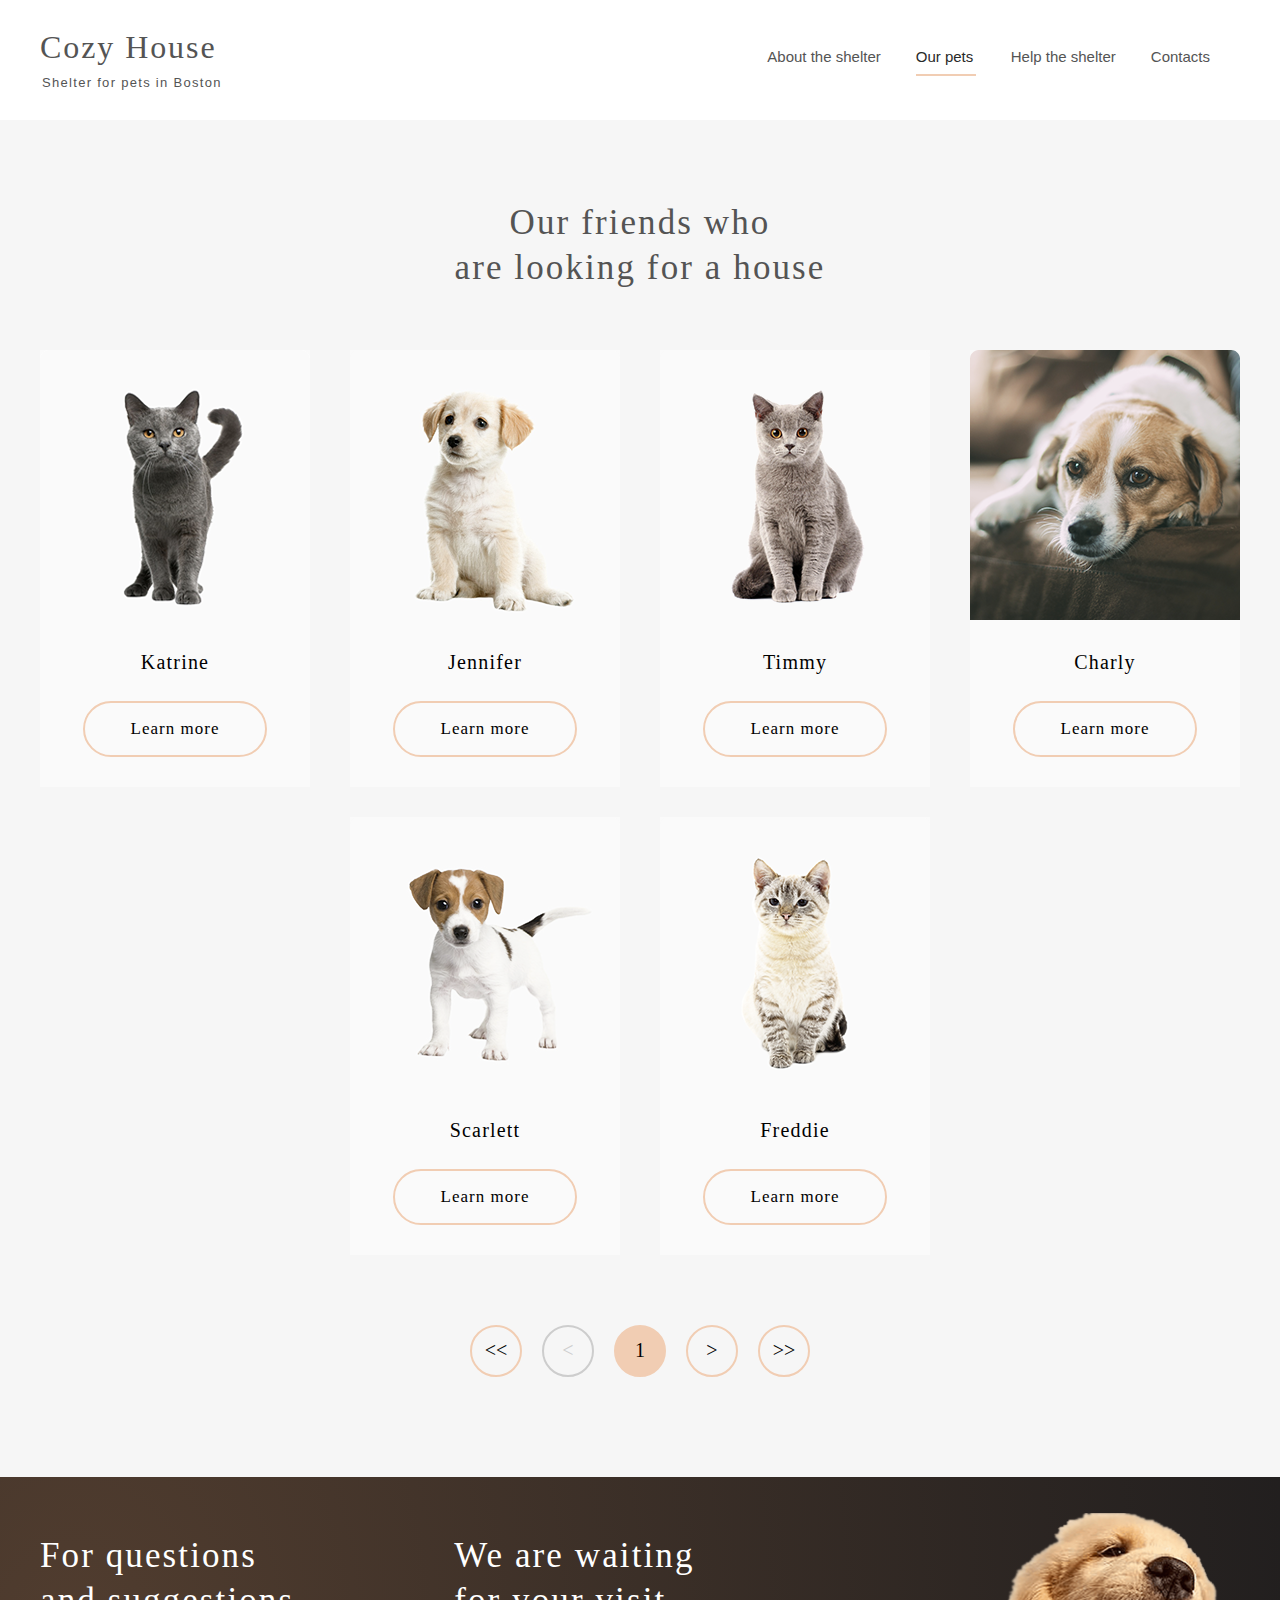
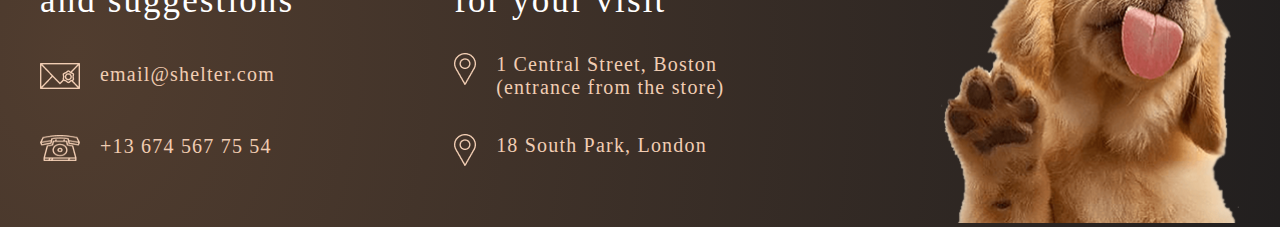
==== shelter/pages/pets/pets.html @ 039b6f0c "fix: change path" ====
<!DOCTYPE html>
<html lang="en">
<head>
    <meta charset="UTF-8">
    <meta http-equiv="X-UA-Compatible" content="IE=edge">
    <meta name="viewport" content="width=device-width initial-scale=1.0">
    <title>Document</title>
    <link rel="stylesheet" href="./pets.css">
    <link rel="stylesheet" href="../main/style.css">
</head>
<body>
    <div class="wrapper">
        <header class = 'header pets-header'>
        <div class="container pets">
            <div class="header-flex pets-flex">

                
                <div class="header-left">
                    <a href="../main/index.html"> <h1 class="header-title pets-title">Cozy House</h1>
                    <p class="header-text pets-text">Shelter for pets in Boston</p></a>
                </div>
              
                    <div class="burger-menu pets">
                    
                        <a href="" class="burger-menu_button">
                            <span class="burger-menu_lines pets-burger"></span>
                        </a>
                        <nav class="burger-menu_nav">
                            <div class="burger-logo">
                                <a href="../main/index.html"><h1 class="header-title">Cozy House</h1>
                                <p class="header-text">Shelter for pets in Boston</p></a>
                            </div>  
                            <div class="burger-menu_link"><a href="../main/index.html"><p class = 'nav-text '>About the shelter</p></a>
                               
                            </div>
                            <div class="burger-menu_link"> <a href="../pets/pets.html"><p class = 'nav-text burger-active'>Our pets</p></a>
                                <div class="burger-line">
                                </div>
                            </div>
                            
                            <div class="burger-menu_link"><a href="../main/index.html#help"><p class = 'nav-text'>Help the shelter</p></a></div>
                            <div class="burger-menu_link"><a href="../main/index.html#contacts"><p class = 'nav-text'>Contacts</p></a></div>
                        </nav>
                        <div class="burger-menu_overlay"></div>
                        </div>
                    
                <nav class="header-nav pets-nav">
                    <div class="nav-item pet-item"><a href="../main/index.html"><p >About the shelter</p></a></div>
                    <div class="nav-item pet-item "><a  href="../pets/pets.html"><p class="active" >Our pets</p></a>
                    <div class="pets-line">
                        
                    </div>
                    </div>
                    <div class="nav-item pet-item"><a href="../main/index.html#help"><p>Help the shelter</p></a></div>
                    <div class="nav-item pet-item"><a href="#contacts-pets"><p>Contacts</p></a></div>
                </nav>
               
            </div>
        </div>
        </header>
        <main>
           
         
          
                <section class="pets-menu">
                <div class="container pets">
                    <h2 class="main-title title">Our friends who <br> are looking for a house</h2>
                    <div class="pets-list">
                        <div class="friends-card  card-1" id="item-1">
                        <div class="card-img">
                            <img src = '../../assets/images/katrine.png' alt="cat">
                        </div>
                        <div class="card-name"><p>Katrine</p></div>
                        <button class="card-btn">Learn more</button>
                    </div>
                    <div class="friends-card card-2" id="item-2">
                        <div class="card-img">
                        <img src = '../../assets/images/jennifer.png' alt="cat">
                    </div>
                    <div class="card-name"><p>Jennifer</p></div>
                    <button class="card-btn">Learn more</button>
                </div>
                    <div class="friends-card card-3" id="item-3">
                        <div class="card-img">
                        <img src = '../../assets/images/woody.png' alt="cat">
                    </div>
                    <div class="card-name"><p>Woody</p></div>
                    <button class="card-btn">Learn more</button>
                </div>
                    <div class="friends-card card-4" id="item-4">
                        <div class="card-img">
                        <img src = '../../assets/images/sophia.png' alt="cat">
                    </div>
                    <div class="card-name"><p>Sophia</p></div>
                    <button class="card-btn">Learn more</button></div>
                    <div class="friends-card card-5 " id="item-5">
                        <div class="card-img">
                        <img src = '../../assets/images/timmy.png' alt="cat">
                    </div>
                    <div class="card-name"><p>Timmy</p></div>
                    <button class="card-btn">Learn more</button></div>
                    <div class="friends-card card-6" id="item-6"><div class="card-img">
                        <img src = '../../assets/images/charly.png' alt="cat">
                    </div>
                    <div class="card-name"><p>Charly</p></div>
                    <button class="card-btn">Learn more</button></div>
                    <div class="friends-card  card-7" id="item-7"><div class="card-img">
                        <img src = '../../assets/images/scarlett.png' alt="cat">
                    </div>
                    <div class="card-name"><p>Scarlett</p></div>
                    <button class="card-btn">Learn more</button></div>
                    <div class="friends-card  card-8" id="item-8"><div class="card-img">
                        <img src = '../../assets/images/freddie.png' alt="cat">
                    </div>
                    <div class="card-name"><p>Freddie</p></div>
                    <button class="card-btn">Learn more</button></div>
                </div>
                    </div>
                    <div class="modal">
                        <div class="modal-window">
            
                            
            
                              
                        </div>
                        <button class="close-btn"></button>
                    </div>
               
                </section>
                <section class="button-list">
                    <div class="container pets">
                        <div class="buttons">
                            <button class="pets__stick stick-double-left">&lt;&lt;</button>
                            <button class="pets__stick stick-one-left stick-off">&lt;</button>
                            <button class="pets__stick stick-current">1</button>
                            <button class="pets__stick stick-one-right stick-on">&gt;</button>
                            <button class="pets__stick stick-double-right stick-on">&gt;&gt;</button>
                        </div>
                    </div>
                </section>
                
                
            
        </main>
        <footer class="footer" id="contacts-pets">
            <div class="container">
                <div class="footer-flex">

                
                <div class="footer-content">
                    <div class="footer-left">
                        <div class="left-title"><p>For questions <br> and suggestions</p></div>
                        <div class="left-email">
                            <a href ="https://mail.ru/" target="blanc"> <img class="icon" src="../../assets/icons/mail.png" alt="mail"></a>
                                <a href ="https://mail.ru/"  target="blanc"><p class="email">email@shelter.com</p></a>
                        </div>
                        <div class="left-phone">
                            
                            <a href ="tel:+999999999" target="blanc">   <img class="icon" src="../../assets/icons/phone.png" alt="phone"></a>
                            <a href ="tel:+999999999"  target="blanc"> <p class="phone">+13 674 567 75 54</p>
                            </a>
                        </div>
                    </div>
                    <div class="footer-center">
                        <div class="center-title"><p>We are waiting <br> for your visit</p></div>
                        <div class="adress first">
                           <a target="blanc" href ="https://www.google.com/maps/place/1+Centre+St+Terrace,+Boston,+MA+02119,+%D0%A1%D0%A8%D0%90/data=!4m2!3m1!1s0x89e37a29f109ad67:0x3c3f6a5c559c7586?sa=X&ved=2ahUKEwjXuvPp8on3AhWiQuUKHdjVC1oQ8gF6BAgaEAE"><img class="icon pin" src="../../assets/icons/pin.png" alt="pin"></a>
                           <a target="blanc" href ="https://www.google.com/maps/place/1+Centre+St+Terrace,+Boston,+MA+02119,+%D0%A1%D0%A8%D0%90/data=!4m2!3m1!1s0x89e37a29f109ad67:0x3c3f6a5c559c7586?sa=X&ved=2ahUKEwjXuvPp8on3AhWiQuUKHdjVC1oQ8gF6BAgaEAE">  <p class="location">1 Central Street, Boston <br>(entrance from the store)</p></a>
                        </div>
                        <div class="adress second">
                            <a href ="https://www.google.com/maps/place/South+Park+Court,+18+S+Park+Rd,+London+SW19+8TD,+%D0%92%D0%B5%D0%BB%D0%B8%D0%BA%D0%BE%D0%B1%D1%80%D0%B8%D1%82%D0%B0%D0%BD%D0%B8%D1%8F/@51.4202685,-0.2023686,17z/data=!3m1!4b1!4m5!3m4!1s0x487608baa7401b31:0x18e66d9fcd2f7d77!8m2!3d51.4202685!4d-0.2001799"   target ="blanc"><img class="icon pin" src="../../assets/icons/pin.png" alt="pin"></a>
                            <a href ="https://www.google.com/maps/place/South+Park+Court,+18+S+Park+Rd,+London+SW19+8TD,+%D0%92%D0%B5%D0%BB%D0%B8%D0%BA%D0%BE%D0%B1%D1%80%D0%B8%D1%82%D0%B0%D0%BD%D0%B8%D1%8F/@51.4202685,-0.2023686,17z/data=!3m1!4b1!4m5!3m4!1s0x487608baa7401b31:0x18e66d9fcd2f7d77!8m2!3d51.4202685!4d-0.2001799"   target ="blanc"> <p class="location">18 South Park, London</p></a>
                        </div>
                    </div>
                </div>
                    <div class="footer-right">
                        <img src="../../assets/images/footer-puppy.png" alt="dog">
                    </div>
                
            </div>
        </div></footer>
    </div>
    <script src="https://ajax.googleapis.com/ajax/libs/jquery/2.2.0/jquery.min.js"></script>
    <script src="./pets.js"></script>
</body>
</html>
---- shelter/pages/pets/pets.css ----
@import"normalize.css";@import"pets.css";.pets-header{background-color:#fff;height:120px}header{position:-webkit-sticky;position:sticky;top:0}header.pets-header{padding-bottom:0px;position:-webkit-sticky;position:sticky}.header-flex.pets-flex{padding:30px 30px}.nav-item.pet-item a{color:#545454}.nav-item.pet-item p.active{color:#292929;font-family:Arial;font-size:15px;font-weight:400;line-height:24px;letter-spacing:0px;text-align:left;margin-bottom:5px}.pets-line{position:static;left:0%;right:0%;top:80.89%;bottom:0%;width:60px;height:2px;background:#f1cdb3;flex:none;order:1;align-self:stretch;flex-grow:0;margin:0px 0px}.header-title.pets-title{color:#545454;margin-left:-30px}.header-text.pets-text{color:#545454;margin-left:-30px}.pets-list{display:flex;flex-direction:row;flex-wrap:wrap;row-gap:30px;-moz-column-gap:40px;column-gap:40px}.pets-menu{background-color:#f6f6f6}.main-title.title{margin:0 auto;text-align:center;max-width:400px;padding-top:80px;padding-bottom:60px}.button-list{background-color:#f6f6f6}.buttons{max-width:340px;display:flex;margin:0 auto;gap:20px;padding-top:70px;padding-bottom:100px}.header-nav{padding-left:30px}.pets-card{display:flex;flex-direction:column;background-color:#fafafa;gap:27px;cursor:pointer;transition:.5s}.pets-card:hover{background-color:#f1cdb3}.pets-card:hover .card-btn{background:#fddcc4}.card-name{font-family:Georgia;font-size:20px;font-weight:400;line-height:23px;letter-spacing:.06em;text-align:center}.card-name p{margin:0px;padding:0px}.card-btn{transition:.5s;cursor:pointer;margin:0 auto;margin-bottom:30px;border:2px solid #f1cdb3;box-sizing:border-box;border-radius:100px;display:flex;flex-direction:column;align-items:center;padding:15px 45px;background-color:#fafafa;font-family:Georgia;font-size:17px;font-weight:400;line-height:22px;letter-spacing:.06em;text-align:left}@media(max-width: 1280px){.pets-list{justify-content:center}.pets-list .friends-card:nth-child(3){display:none}.pets-list .friends-card:nth-child(4){display:none}}@media(max-width: 1220px){.pets-list{justify-content:center}}@media(max-width: 768px){.header-flex.pets-flex{padding:30px 10px 0px 40px}.main-title.title{padding-bottom:30px}.buttons{padding-top:40px;padding-bottom:75px}.friends-card:nth-child(1){display:none}.friends-card:nth-child(2){display:none}.friends-card:nth-child(5){display:none}}@media(max-width: 720px){.header-nav.pets-nav{display:none}}@media(max-width: 360px){.buttons{gap:5px;max-width:280px}}@media(max-width: 320px){.buttons{max-width:310px;gap:10px;margin-left:10px;padding-bottom:40px}.container.pets{padding:0px}.pets-card:nth-child(4){display:none}.pets-card:nth-child(5){display:none}.pets-card:nth-child(6){display:none}.main-title.title{padding-top:40px;padding-left:5px;padding-bottom:40px}}@media(max-width: 1280px){header{position:static}header.pets-header{padding-bottom:0px;position:static}}.burger-menu_lines.pets-burger::before,.burger-menu_lines.pets-burger::after,.burger-menu_lines.pets-burger{position:absolute;width:30px;height:1.5px;background-color:#000;transition:.4s}.burger-menu_active.pets .burger-menu_lines.pets-burger{transform:rotate(90deg);right:12px;background-color:#fff}.burger-menu_active.pets .burger-menu_lines.pets-burger::before{background-color:#fff}.burger-menu_active.pets .burger-menu_lines.pets-burger::after{background-color:#fff}.stick-current{width:20px;height:20px}.stick-on{cursor:pointer}.stick-off{pointer-events:none}.pets__stick{font-size:20px;font-family:"Georgia";text-align:center;display:block;width:52px;height:52px;border-radius:50%;transition:all .5s ease 0s;background-color:transparent;border:2px solid #f1cdb3}.stick-current{border:2px solid #f1cdb3;background-color:#f1cdb3}.stick-off{pointer-events:none;color:#cdcdcd;border:2px solid #cdcdcd}
---- shelter/pages/main/style.css ----
@import"normalize.css";@import"style.css";a{text-decoration:none}html{scroll-behavior:smooth}.container{max-width:1200px;margin:0 auto}.wrapper{max-width:1280px;margin:0 auto}body{background:url(noise_lines_transparent@2X.png),radial-gradient(100% 215.42% at 0% 0%, #5B483A 0%, #262425 100%),#211f20;background-repeat:no-repeat}.burger-menu_button{position:relative;top:47px;left:88.5%;z-index:30;width:80px;height:80px;border-radius:50%;transition:.4s}.burger-menu{margin:0 auto;margin-top:-20px;margin-right:50px;display:none}.burger-menu_lines::before,.burger-menu_lines::after,.burger-menu_lines{position:absolute;width:30px;height:1.5px;background-color:#f1cdb3;transition:.4s}.burger-menu_link:hover{color:#fafafa}.burger-active{color:#fafafa}.burger-line{position:static;display:block;margin:0 auto;right:0%;top:80.89%;bottom:0%;width:210px;height:2px;background:#f1cdb3;flex:none;order:1;align-self:stretch;flex-grow:0}.burger-menu_lines{top:50%;left:50%;transform:translate(-50%, -50%)}.burger-menu_lines::before{content:"";top:-10px}.burger-menu_lines::after{content:"";top:10px}.burger-menu_active .burger-menu_lines{transform:rotate(90deg);right:12px}.burger-menu_nav{position:fixed;top:0;z-index:20;display:flex;flex-flow:column;height:100%;background-color:#292929;width:320px;overflow-y:scroll;right:-100%;transition:.8s}.burger-menu_active .burger-menu_nav{right:0;transition:.4s}.burger-menu_overlay{display:none;position:fixed;top:0;left:0;width:100vw;height:100vh;z-index:10}.burger-menu_active .burger-menu_overlay{display:block;background-color:rgba(41,41,41,.6)}.burger-menu_link{font-family:Arial;font-size:32px;font-weight:400;line-height:51px;letter-spacing:0px;text-align:center;margin-bottom:40px}.burger-menu_link a{color:#cdcdcd}.burger-menu_link P{margin:0px}.burger-logo{margin-bottom:158px;margin-top:30px;margin-left:10px;width:200px}.burger-logo a{width:220px}.header-flex{display:flex;margin-left:auto;padding-top:60px}.header-left{display:flex;flex-direction:column}.header-nav{display:flex;margin-left:auto}.header-nav a{text-decoration:none;color:#cdcdcd}.header-nav p.active{color:#fafafa}.header-nav p{margin-bottom:5px}.line{position:static;left:0%;right:0%;top:80.89%;bottom:0%;width:110px;height:2px;background:#f1cdb3;flex:none;order:1;align-self:stretch;flex-grow:0;margin:0px 0px}.nav-item{padding-right:35px;font-family:Arial;font-size:15px;font-weight:400;line-height:24px;letter-spacing:0px;color:#cdcdcd}.nav-item:nth-last-child(1){padding-right:0px}.header-title{margin-bottom:10px;color:#f1cdb3;font-family:Georgia;font-size:32px;font-weight:400;line-height:35px;letter-spacing:.06em;text-align:left;margin-top:0px}.header-text{margin:0px;font-family:Arial;font-size:13px;font-weight:400;line-height:15px;letter-spacing:.1em;text-align:left;color:#fff;padding-left:2px}.header{padding-bottom:60px}.main-content{display:flex;gap:42px}.content-left{display:flex;flex-direction:column;max-width:460px;padding-top:162px;gap:42px}.content-title{max-width:600px}.main-title{font-family:Georgia;font-size:44px;font-weight:400;line-height:57px;letter-spacing:0em;text-align:left;color:#fff;max-width:310px;margin:0px}.main-text{font-family:Arial;font-size:15px;font-weight:400;line-height:24px;letter-spacing:0px;text-align:left;color:#cdcdcd;margin:0px}.content-btn a{margin:0px;padding:0px}button{transition:.5s}button:hover{background-color:#fddcc4}.main-btn{background:#f1cdb3;border-radius:100px;width:207px;font-family:Georgia;font-size:17px;font-weight:400;line-height:22px;letter-spacing:.06em;margin:0px;padding:15px 40px;cursor:pointer}.main-btn a{color:#292929}.content-img{height:728px}.about{background-color:#fff;padding-bottom:100px}.about-content{display:flex;padding-top:80px;padding-left:175px;gap:120px}.about-right{display:flex;flex-direction:column;gap:25px;padding-top:18px}.about-right p{font-family:Arial;font-size:15px;font-weight:400;line-height:24px;letter-spacing:0px;text-align:left;color:#4c4c4c;max-width:430px}.title{margin:0px;font-family:Georgia;font-size:35px;font-weight:400;line-height:45px;letter-spacing:.06em;text-align:left;color:#545454}.about-title{margin:0px;max-width:370px}.cozy-text-first{margin:0px;margin-bottom:25px}.cozy-text-second{margin:0px}.our-friends{background-color:#f6f6f6;padding-top:80px;padding-bottom:100px}.friends-title{margin:0 auto;max-width:400px;margin-bottom:60px;text-align:center;display:flex;align-items:center;text-align:center;letter-spacing:.06em}.carousel-wrapper{display:flex;gap:53px;align-items:center;padding-bottom:60px}.arrow{background-color:#f6f6f6;cursor:pointer}.friends-cards{display:flex;gap:90px}.friends-card{display:flex;flex-direction:column;background-color:#fafafa;gap:27px;cursor:pointer;transition:.5s}.friends-card:hover{background-color:#f1cdb3}.friends-card:hover .card-btn{background:#fddcc4}.card-name{font-family:Georgia;font-size:20px;font-weight:400;line-height:23px;letter-spacing:.06em;text-align:center}.card-name p{margin:0px;padding:0px}.card-btn{transition:.5s;cursor:pointer;margin:0 auto;margin-bottom:30px;border:2px solid #f1cdb3;box-sizing:border-box;border-radius:100px;display:flex;flex-direction:column;align-items:center;padding:15px 45px;background-color:#fafafa;font-family:Georgia;font-size:17px;font-weight:400;line-height:22px;letter-spacing:.06em;text-align:left}.friend-btn a{display:block;margin:0 auto;width:261px}.rest-btn{background:#f1cdb3;border-radius:100px;font-family:Georgia;font-size:17px;font-weight:400;line-height:22px;letter-spacing:.06em;padding:15px 40px;border:none;width:261px;margin:0 auto;cursor:pointer}.help{background-color:#fff;padding-bottom:100px}.help-title{margin:0 auto;max-width:400px;text-align:center;letter-spacing:.06em;padding-top:80px;padding-bottom:60px}.help-content{display:flex;flex-wrap:wrap;padding:0px 82px;margin:0 auto;row-gap:40px;-moz-column-gap:120px;column-gap:120px;justify-content:center}.help-card{text-align:center;font-family:Georgia;font-size:20px;font-weight:400;line-height:23px;letter-spacing:.06em;text-align:center}.help-card img{height:60px}.addition{background-color:#f6f6f6}.addition-content{display:flex;padding:90px 182px 100px 143px}.addition-img{padding-right:30px}.addition-title{margin-top:-10px;margin-bottom:10px}.addition-link{transition:.5s;cursor:pointer;display:flex;background-color:#f1cdb3;align-items:center;margin-top:20px;margin-bottom:20px;padding-left:15px;border-radius:9px;width:334px;height:43px;font-family:Georgia;font-size:20px;font-weight:400;line-height:23px;letter-spacing:.06em;text-align:left}.addition-link p{padding-left:15px}.addition-link a{text-decoration:none;color:#000;transition:.5s}.addition-link:hover{background:#fddcc4}.bottom-text{font-family:Arial;font-size:12px;font-style:italic;font-weight:400;line-height:18px;letter-spacing:0px;text-align:left;color:#b2b2b2}.bank{color:#545454;font-family:Georgia;font-size:15px;font-weight:400;line-height:17px;letter-spacing:.06em;text-align:left}.footer{background:url(noise_lines_transparent@2X.png),radial-gradient(110.67% 538.64% at 5.73% 50%, #513D2F 0%, #1A1A1C 100%)}.footer p{margin:0px}.footer-content{display:flex;justify-content:space-between;gap:160px}.footer-flex{display:flex;justify-content:space-between;padding-top:56px;gap:160px}.footer-left{display:flex;flex-direction:column;gap:40px}.left-title{font-family:Georgia;font-size:35px;font-weight:400;line-height:45px;letter-spacing:.06em;text-align:left;color:#fff}.left-email{display:flex;height:32px}.left-email a{padding:0px;margin:0px}.email{transition:.5s;font-family:Georgia;font-size:20px;font-weight:400;line-height:23px;letter-spacing:.06em;text-align:left;color:#f1cdb3;padding-left:20px}.email:hover{color:#fff}.left-phone{transition:.5s;display:flex}.left-phone a{margin:0px;padding:0px}.phone{transition:.5s;font-family:Georgia;font-size:20px;font-weight:400;line-height:23px;letter-spacing:.06em;text-align:left;color:#f1cdb3;padding-left:20px}.phone:hover{color:#fff}.footer-center{display:flex;flex-direction:column;gap:40px}.center-title{font-family:Georgia;font-size:35px;font-weight:400;line-height:45px;letter-spacing:.06em;text-align:left;color:#fff}.adress{display:flex}.location{font-family:Georgia;font-size:20px;font-weight:400;line-height:23px;letter-spacing:.06em;text-align:left;color:#f1cdb3;padding-left:20px;transition:.5s}.location:hover{color:#fff}.footer-right{margin-top:-20px}.icon{height:26px;width:40px}.pin{width:22px;height:32px}.second{margin-top:-5px}.first{margin-top:-10px}.item{display:flex;gap:20px}.carousel{display:flex;position:relative;left:-870px;gap:20px}@-webkit-keyframes move-right{from{left:-870px}to{left:-1740px}}@keyframes move-right{from{left:-870px}to{left:-1740px}}.transition-right{-webkit-animation-name:move-right;animation-name:move-right;-webkit-animation-duration:1s;animation-duration:1s}@-webkit-keyframes move-left{from{left:-870px}to{left:0px}}@keyframes move-left{from{left:-870px}to{left:0px}}.transition-left{-webkit-animation-name:move-left;animation-name:move-left;-webkit-animation-duration:1s;animation-duration:1s}.hidden{display:none}.wrap{display:flex;align-items:center}.carousel-wrapper{width:870px;margin:0 auto;overflow:hidden;display:flex}@media(max-width: 1205px){.container{padding:0px 20px}.friends-cards{gap:20px;margin:0 auto}.friends-content{gap:20px;padding-left:20px;padding-right:20px}.header-flex{padding-left:20px;padding-right:20px}.footer-content{gap:60px;padding-left:20px;padding-right:20px}.help-content{display:flex;flex-wrap:wrap;-moz-column-gap:60px;column-gap:60px;margin:0 auto;justify-content:center;padding:0px}.help-card{width:160px}.help-card:nth-child(5){padding-right:0px}.help-card:nth-child(9){padding-right:0px;padding-top:0px}.help-card:nth-child(4){padding-right:0px}.help-card:nth-child(4) .help-text{margin-top:20px}.help-card:nth-child(6){padding-left:0px;padding-top:0px}.help-card:nth-child(7){padding-top:0px}.help-card:nth-child(8){padding-top:0px}.content-left{padding-left:20px}}@media(max-width: 1135px){.addition-content{display:flex;flex-direction:column;justify-content:center;padding:0px;padding-top:80px;padding-left:90px}.addition-img{padding-right:0px;order:2;margin:0 auto;padding-bottom:80px}.addition-text{margin:0 auto}.bottom-text{display:block;max-width:380px;margin-bottom:60px}.main-content{flex-direction:column;justify-content:end;margin:0 auto;padding-top:0px}.content-left{margin:0 auto;padding-top:50px}.content-img{margin:0 auto;padding-left:120px;max-height:593px}.content-img img{width:569px;height:593px}.main-btn{margin-left:100px}.about-content{flex-direction:column;padding-left:0px}.about-img{order:1;margin:0 auto}.about-right{margin:0 auto}.about-title{margin:0 auto}.footer-flex{flex-direction:column;gap:50px}.footer-content{justify-content:flex-start;margin:0 auto}.footer-right{margin:0 auto}}@media(max-width: 1000px){.friends-card:nth-child(3){display:none}.carousel-wrapper{width:570px}@-webkit-keyframes move-right{from{left:-570px}to{left:-1150px}}@keyframes move-right{from{left:-570px}to{left:-1150px}}.carousel{left:-570px}@-webkit-keyframes move-left{from{left:-570px}to{left:10px}}@keyframes move-left{from{left:-570px}to{left:10px}}}@media(max-width: 768px){.header-nav{display:none}.burger-menu{display:block}.header-flex{padding:30px 10px 0px 10px}.header{padding-bottom:10px}.content-left{justify-content:center}.main-title{margin-left:-10px}.main-text{margin-left:-10px}.main-btn{margin-left:120px}.main-content{gap:100px}.content-img{padding-left:140px}.about-content{padding-top:62px;gap:80px}.about-title{margin:0px}.help-content{-moz-column-gap:70px;column-gap:70px}.addition-content{padding-left:0px;padding-top:90px}.addition-title{margin-bottom:20px}.addition-img{padding-bottom:95px}.footer-flex{padding-top:30px}.footer-content{padding-left:15px}.footer-left,.footer-center{gap:45px}.left-phone{margin-top:-5px}}@media(max-width: 735px){.content-img img{width:460px;height:593px}.friends-card:nth-child(1){display:none}.carousel-wrapper{width:300px}@-webkit-keyframes move-right{from{left:-280px}to{left:-570px}}@keyframes move-right{from{left:-280px}to{left:-570px}}.carousel{left:-280px}.arrow{position:relative}.left{position:absolute;top:190px;left:50px}.right{position:absolute;top:190px;left:-100px}.carousel-wrapper{padding-bottom:140px}@-webkit-keyframes move-left{from{left:-280px}to{left:10px}}@keyframes move-left{from{left:-280px}to{left:10px}}}@media(max-width: 710px){.footer-content{gap:20px}}@media(max-width: 670px){.footer-content{flex-direction:column;gap:40px}.footer-left{gap:40px}.content-img img{width:260px;height:272px}.content-img{padding-left:100px;height:272px}}@media(max-width: 540px){.addition-img img{height:135px;width:260px}.main-btn{margin:0 auto}.content-img{padding-left:50px}}@media(max-width: 400px){.addition-link{width:281px;font-family:Georgia;font-size:15px;font-weight:400;line-height:17px;letter-spacing:.06em;text-align:left}}@media(max-width: 330px){.content-img{padding-left:20px}.about-img img{width:260px;height:354px}}@media(max-width: 320px){.container{padding:0px}.footer-right img{width:260px;height:269px}.footer-content{padding:0 10px}.footer-right{padding:0 30px}.addition-content{padding-left:10px;padding-right:10px}.title{font-family:Georgia;font-size:25px;font-weight:400;line-height:32px;letter-spacing:.06em;text-align:center}.left-title,.center-title{font-family:Georgia;font-size:25px;font-weight:400;line-height:32px;letter-spacing:.06em;text-align:center}.bank{font-family:Georgia;font-size:15px;font-weight:400;line-height:24px;letter-spacing:0px;text-align:left;padding-left:13px}.addition-link{margin-left:9px;box-sizing:border-box}.bottom-text{padding-left:10px;text-align:justify;padding-right:10px;margin-bottom:40px}.help-content{-moz-column-gap:30px;column-gap:30px;justify-content:start}.help-card{width:130px}.friends-title{justify-content:center;margin-bottom:40px}.about-text{max-width:270px}.about-right p{text-align:justify}.about-title{max-width:270px;justify-content:center}.main-title{font-family:Georgia;font-size:25px;font-weight:400;line-height:32px;letter-spacing:.06em;text-align:center;max-width:260px;padding-left:30px}.main-btn{margin-left:45px}.main-text{font-family:Arial;font-size:15px;font-weight:400;line-height:24px;letter-spacing:0px;text-align:center}.content-left{padding-left:10px}.content-img{padding-left:40px}.about-content{padding-top:24px;gap:40px}.cozy-text-first{margin-bottom:22px}.about{padding-bottom:40px}.our-friends{padding-top:40px;padding-bottom:40px}.friends-content{padding-bottom:110px}.help-title{padding-top:42px;padding-bottom:45px}.help-card img{width:50px;height:50px}.first-card img{width:39.88px;height:50px}.fifth-card img{width:26.09px;height:50px}.six-card img{width:50px;height:52px}.eight-card img{width:50px;height:52px}.help-card p{font-family:Georgia;font-size:15px;font-weight:400;line-height:17px;letter-spacing:.06em;text-align:center}.help-content{row-gap:10px;justify-content:start;margin-left:15px}.help{padding-bottom:30px}.addition-content{padding-top:50px}.addition-img{padding-bottom:48px}.left-email{padding-left:20px;margin-top:12px;margin-bottom:14px}.footer-left{gap:32px}.left-phone{padding-left:25px}.footer-content{gap:35px}.footer-center{gap:50px}.footer-flex{gap:30px}.footer-right{height:269px}.burger-menu{margin-left:42px}.friends-card{margin-left:6px}@-webkit-keyframes move-left{from{left:-280px}to{left:16px}}@keyframes move-left{from{left:-280px}to{left:16px}}@-webkit-keyframes move-right{from{left:-280px}to{left:-576px}}@keyframes move-right{from{left:-280px}to{left:-576px}}}.our-friends{position:relative}.modal-flex{display:flex;transition:1s}.modal-about{display:flex;flex-direction:column;justify-content:space-between;margin:50px 20px 88px 29px}.modal-name{font-family:Georgia,serif;color:#000;font-size:35px;font-weight:400;line-height:130%;letter-spacing:.06em;text-align:left}.modal-name p{margin:0px}.dog-type{font-family:"Georgia";font-style:normal;font-weight:400;font-size:20px;line-height:23px;text-align:center;letter-spacing:.06em;color:#545454;text-align:left;color:#000;margin-bottom:0;margin-top:-20px}.modal-window{position:absolute;display:none;max-width:952px;height:500px;background-color:#fafafa;display:flex;flex-direction:row;border-radius:9px;display:none;z-index:120;transition:1s}.modal-window img{width:500px;height:500px}.modal-text{font-weight:400;font-size:15px;line-height:160%;color:#000;font-family:Georgia,"Times New Roman",Times,serif;line-height:110%;letter-spacing:.06em;margin-left:1px}.modal-overlay{position:fixed;left:0;top:0;right:0;bottom:0;background-color:rgba(41,41,41,.6);display:flex;align-items:center;justify-content:center;height:100vh;width:100%;z-index:10;display:none}.modal-active{display:block;transition:1s}.stop-scrolling{height:100%;overflow:hidden}.close-btn{position:absolute;visibility:hidden;overflow:hidden;margin-top:-550px;margin-left:1000px;cursor:pointer;transition:all .5s ease;display:block;cursor:pointer;width:52px;height:52px;border:2px solid #f1cdb3;border-radius:50%;background:url(../../assets/icons/close-popup.svg);background-repeat:no-repeat;background-position:center}.active-closebtn{visibility:visible;z-index:20;border-radius:50%}.active-closebtn img:hover{filter:invert(26%) sepia(45%) saturate(1028%) hue-rotate(1deg) brightness(42%) contrast(87%)}.modal{position:fixed;z-index:0;top:0;left:0;width:100%;height:100%;display:none;align-items:center;justify-content:center;background:rgba(41,41,41,.6);cursor:pointer}.display-flex{display:flex}.modal-img{border-radius:9px}.bold-text{font-weight:700;margin:0px}.modal-list{font-family:Georgia,"Times New Roman",Times,serif;font-weight:400;font-size:15px}.modal-list li::marker{width:2px;height:2px;color:#f1cdb3}@media(max-width: 1070px){.modal-window{width:600px;height:450px}.modal-window img{width:300px;height:450px}.dog-type{margin-top:0px;margin-bottom:20px}.close-btn{margin-left:650px;margin-top:-520px}}@media(max-width: 768px){.modal-img{display:none}.modal-window{width:300px}.close-btn{margin-left:350px;margin-top:-520px}}@media(max-width: 410px){.close-btn{margin-left:250px}}
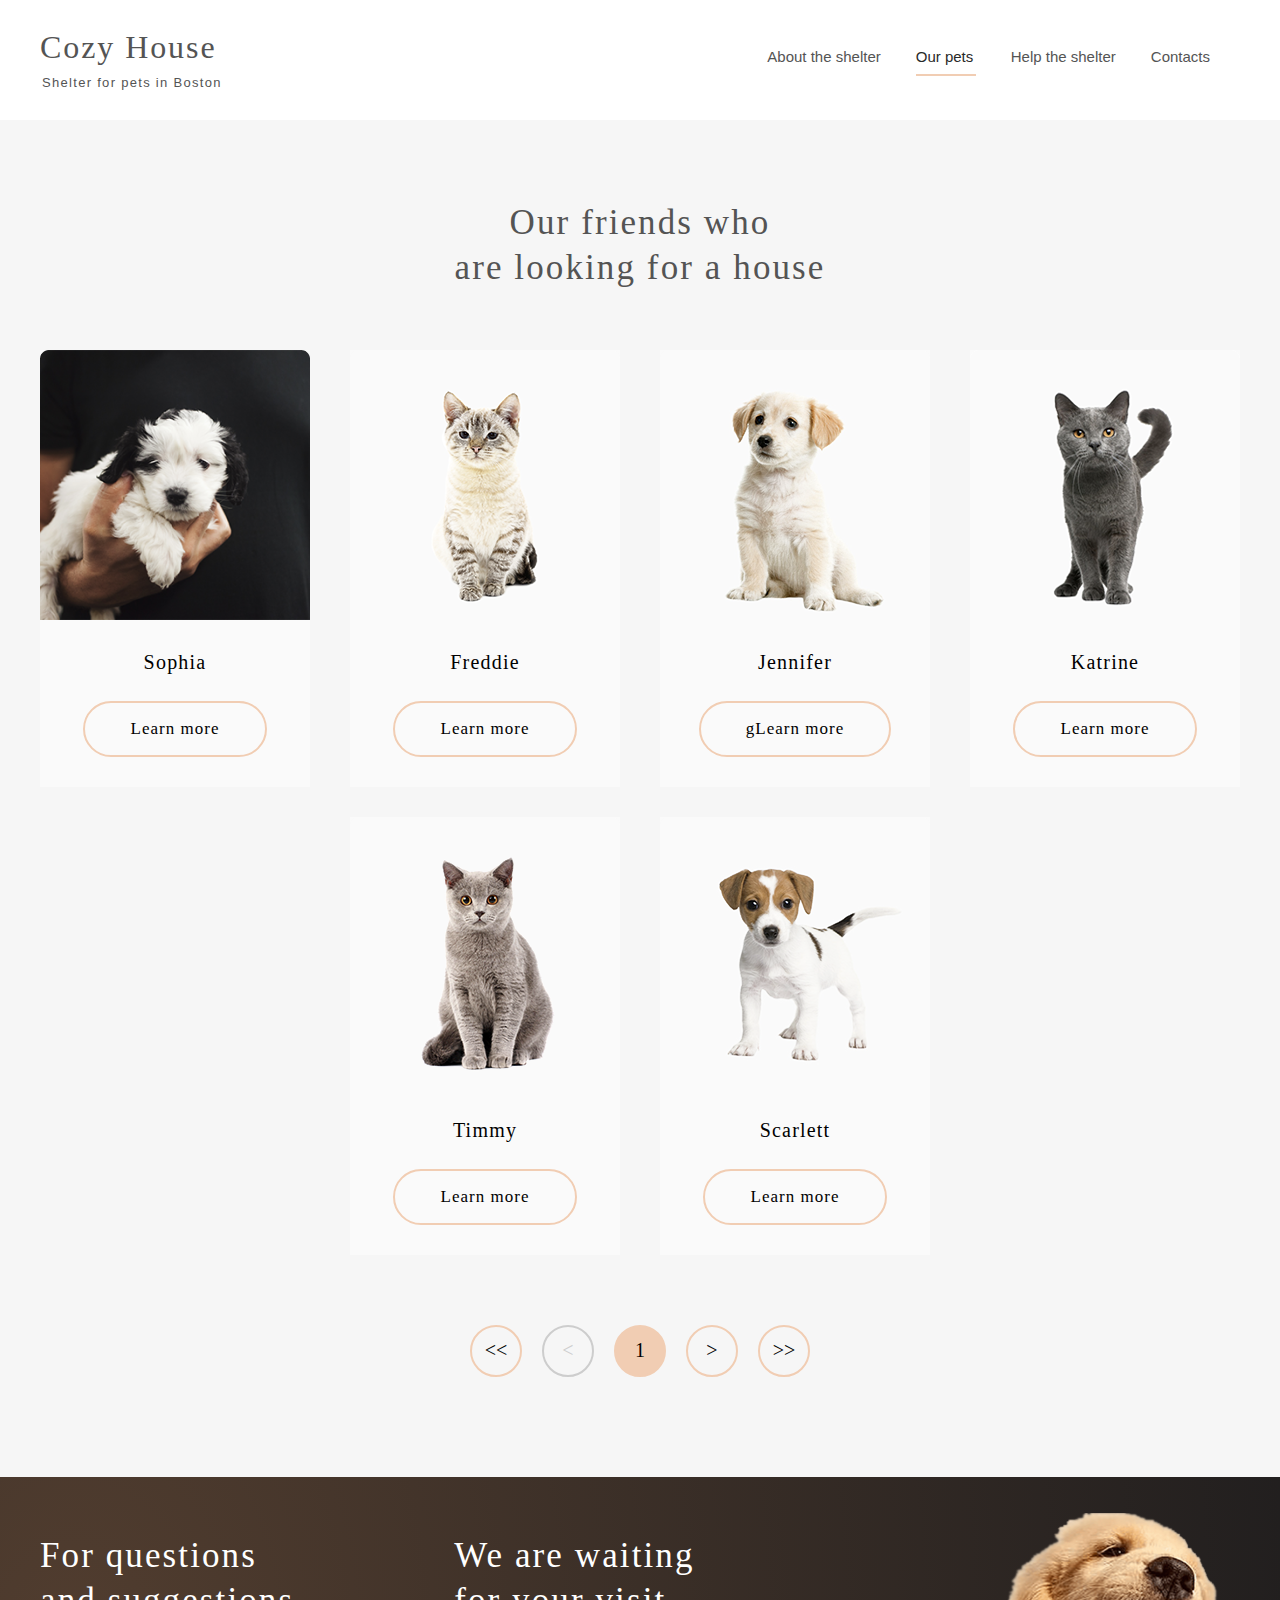
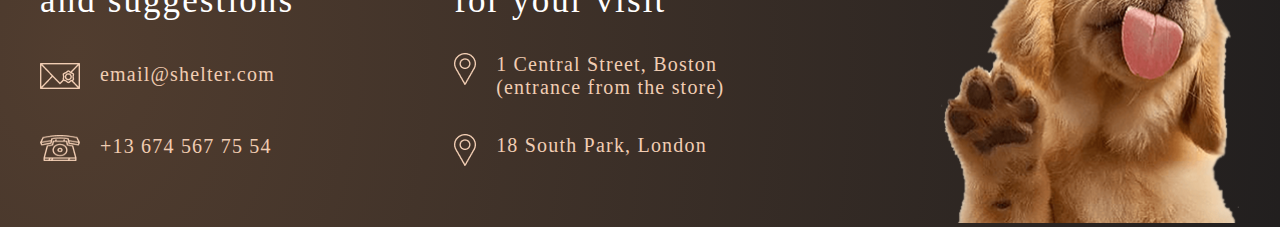
==== commit 37dca4d9: "fix: fix paggination" ====
--- a/shelter/pages/pets/pets.html
+++ b/shelter/pages/pets/pets.html
@@ -66,54 +66,55 @@
                 <div class="container pets">
                     <h2 class="main-title title">Our friends who <br> are looking for a house</h2>
                     <div class="pets-list">
-                        <div class="friends-card  card-1" id="item-1">
+                        <div class="friends-card  card-1" id="item-1" data = "4">
+                        <div class="card-img" >
+                            <img class ="image" src = '../../assets/images/katrine.png'  data = "4" alt="cat">
+                        </div>
+                        <div class="card-name"><p  data = "4">Katrine</p></div>
+                        <button class="card-btn"  data = "4">Learn more</button>
+                    </div>
+                    <div class="friends-card card-2" id="item-2" data = "0">
                         <div class="card-img">
-                            <img src = '../../assets/images/katrine.png' alt="cat">
-                        </div>
-                        <div class="card-name"><p>Katrine</p></div>
-                        <button class="card-btn">Learn more</button>
+                        <img class ="image" src = '../../assets/images/jennifer.png'  data = "0" alt="cat">
                     </div>
-                    <div class="friends-card card-2" id="item-2">
+                    <div class="card-name"><p  data = "0">Jennifer</p></div>
+                    <button class="card-btn"  data = "0">gLearn more</button>
+                </div>
+                    <div class="friends-card card-3" id="item-3" data = "2">
                         <div class="card-img">
-                        <img src = '../../assets/images/jennifer.png' alt="cat">
+                        <img class ="image" src = '../../assets/images/woody.png'  data = "2" alt="cat">
                     </div>
-                    <div class="card-name"><p>Jennifer</p></div>
-                    <button class="card-btn">Learn more</button>
+                    <div class="card-name"><p  data = "2">Woody</p></div>
+                    <button class="card-btn"  data = "2">Learn more</button>
                 </div>
-                    <div class="friends-card card-3" id="item-3">
+                    <div class="friends-card card-4" id="item-4" data = "1">
                         <div class="card-img">
-                        <img src = '../../assets/images/woody.png' alt="cat">
+                    
+                        <img class ="image" src = '../../assets/images/sophia.png'  data = "1" alt="cat">
                     </div>
-                    <div class="card-name"><p>Woody</p></div>
-                    <button class="card-btn">Learn more</button>
-                </div>
-                    <div class="friends-card card-4" id="item-4">
+                    <div class="card-name"><p data = "1" > Sophia</p></div>
+                    <button class="card-btn" data = "1" >Learn more</button></div>
+                    <div class="friends-card card-5 " id="item-5" data = "5">
                         <div class="card-img">
-                        <img src = '../../assets/images/sophia.png' alt="cat">
+                        <img class ="image" src = '../../assets/images/timmy.png' data = "5" alt="cat">
                     </div>
-                    <div class="card-name"><p>Sophia</p></div>
-                    <button class="card-btn">Learn more</button></div>
-                    <div class="friends-card card-5 " id="item-5">
-                        <div class="card-img">
-                        <img src = '../../assets/images/timmy.png' alt="cat">
+                    <div class="card-name"><p data = "5">Timmy</p></div>
+                    <button class="card-btn" data = "5" >Learn more</button></div>
+                    <div class="friends-card card-6" id="item-6" data = "7"><div class="card-img">
+                        <img class ="image" src = '../../assets/images/charly.png' data = "7" alt="cat">
                     </div>
-                    <div class="card-name"><p>Timmy</p></div>
-                    <button class="card-btn">Learn more</button></div>
-                    <div class="friends-card card-6" id="item-6"><div class="card-img">
-                        <img src = '../../assets/images/charly.png' alt="cat">
+                    <div class="card-name"><p data = "7" >Charly</p></div>
+                    <button class="card-btn" data = "7">Learn more</button></div>
+                    <div class="friends-card  card-7" id="item-7" data = "3"><div class="card-img">
+                        <img class ="image" src = '../../assets/images/scarlett.png' data = "3" alt="cat">
                     </div>
-                    <div class="card-name"><p>Charly</p></div>
-                    <button class="card-btn">Learn more</button></div>
-                    <div class="friends-card  card-7" id="item-7"><div class="card-img">
-                        <img src = '../../assets/images/scarlett.png' alt="cat">
+                    <div class="card-name"><p data = "3">Scarlett</p></div>
+                    <button class="card-btn" data = "3">Learn more</button></div>
+                    <div class="friends-card  card-8" id="item-8" data = "6"><div class="card-img">
+                        <img class ="image" src = '../../assets/images/freddie.png' data = "6" alt="cat">
                     </div>
-                    <div class="card-name"><p>Scarlett</p></div>
-                    <button class="card-btn">Learn more</button></div>
-                    <div class="friends-card  card-8" id="item-8"><div class="card-img">
-                        <img src = '../../assets/images/freddie.png' alt="cat">
-                    </div>
-                    <div class="card-name"><p>Freddie</p></div>
-                    <button class="card-btn">Learn more</button></div>
+                    <div class="card-name"><p data = "6">Freddie</p></div>
+                    <button class="card-btn" data = "6">Learn more</button></div>
                 </div>
                     </div>
                     <div class="modal">
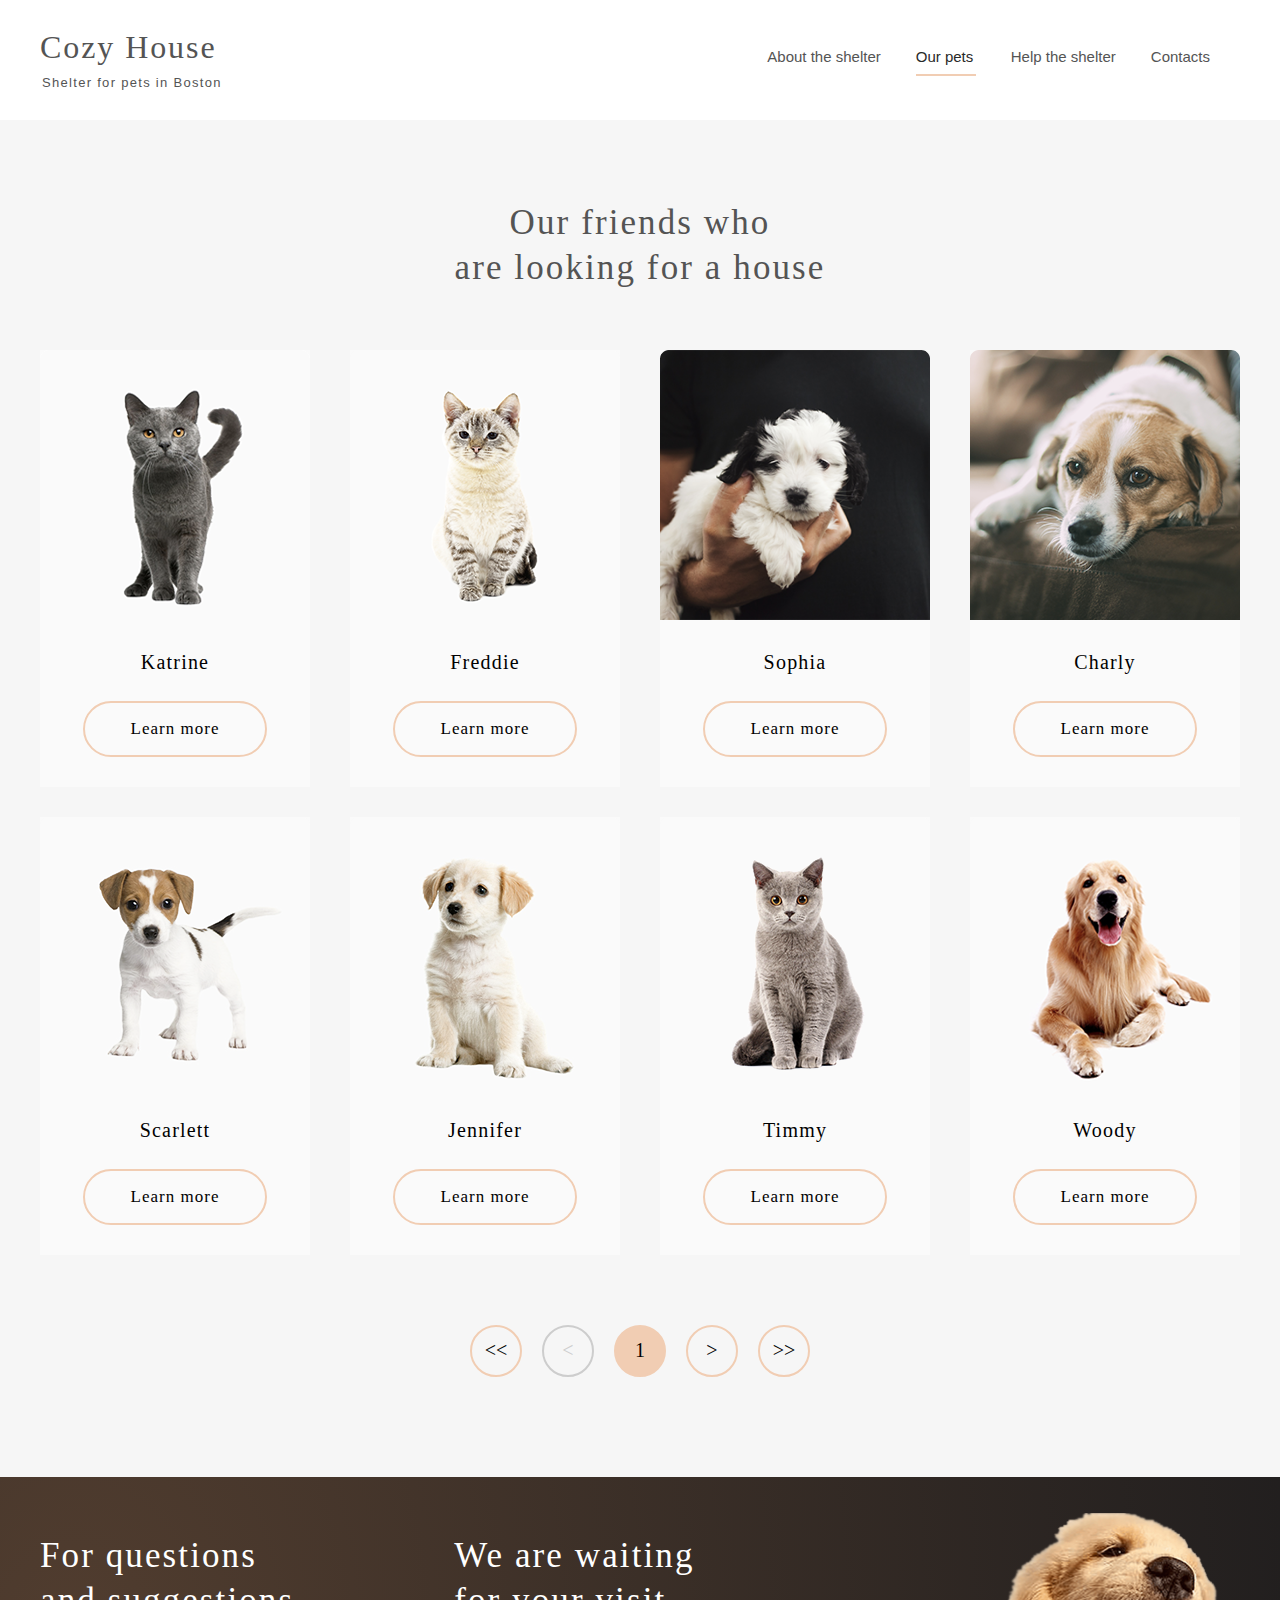
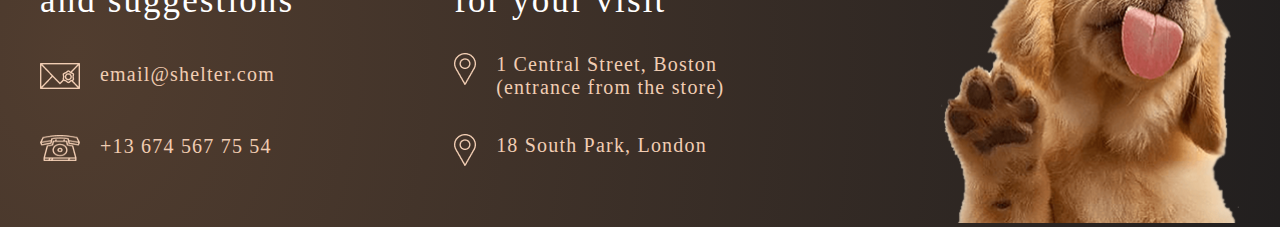
==== commit 05f99f38: "fix: fix menu" ====
--- a/shelter/pages/pets/pets.html
+++ b/shelter/pages/pets/pets.html
@@ -78,7 +78,7 @@
                         <img class ="image" src = '../../assets/images/jennifer.png'  data = "0" alt="cat">
                     </div>
                     <div class="card-name"><p  data = "0">Jennifer</p></div>
-                    <button class="card-btn"  data = "0">gLearn more</button>
+                    <button class="card-btn"  data = "0">Learn more</button>
                 </div>
                     <div class="friends-card card-3" id="item-3" data = "2">
                         <div class="card-img">
@@ -181,7 +181,7 @@
             </div>
         </div></footer>
     </div>
-    <script src="https://ajax.googleapis.com/ajax/libs/jquery/2.2.0/jquery.min.js"></script>
+  
     <script src="./pets.js"></script>
 </body>
 </html>
--- a/shelter/pages/pets/pets.css
+++ b/shelter/pages/pets/pets.css
@@ -1 +1 @@
-@import"normalize.css";@import"pets.css";.pets-header{background-color:#fff;height:120px}header{position:-webkit-sticky;position:sticky;top:0}header.pets-header{padding-bottom:0px;position:-webkit-sticky;position:sticky}.header-flex.pets-flex{padding:30px 30px}.nav-item.pet-item a{color:#545454}.nav-item.pet-item p.active{color:#292929;font-family:Arial;font-size:15px;font-weight:400;line-height:24px;letter-spacing:0px;text-align:left;margin-bottom:5px}.pets-line{position:static;left:0%;right:0%;top:80.89%;bottom:0%;width:60px;height:2px;background:#f1cdb3;flex:none;order:1;align-self:stretch;flex-grow:0;margin:0px 0px}.header-title.pets-title{color:#545454;margin-left:-30px}.header-text.pets-text{color:#545454;margin-left:-30px}.pets-list{display:flex;flex-direction:row;flex-wrap:wrap;row-gap:30px;-moz-column-gap:40px;column-gap:40px}.pets-menu{background-color:#f6f6f6}.main-title.title{margin:0 auto;text-align:center;max-width:400px;padding-top:80px;padding-bottom:60px}.button-list{background-color:#f6f6f6}.buttons{max-width:340px;display:flex;margin:0 auto;gap:20px;padding-top:70px;padding-bottom:100px}.header-nav{padding-left:30px}.pets-card{display:flex;flex-direction:column;background-color:#fafafa;gap:27px;cursor:pointer;transition:.5s}.pets-card:hover{background-color:#f1cdb3}.pets-card:hover .card-btn{background:#fddcc4}.card-name{font-family:Georgia;font-size:20px;font-weight:400;line-height:23px;letter-spacing:.06em;text-align:center}.card-name p{margin:0px;padding:0px}.card-btn{transition:.5s;cursor:pointer;margin:0 auto;margin-bottom:30px;border:2px solid #f1cdb3;box-sizing:border-box;border-radius:100px;display:flex;flex-direction:column;align-items:center;padding:15px 45px;background-color:#fafafa;font-family:Georgia;font-size:17px;font-weight:400;line-height:22px;letter-spacing:.06em;text-align:left}@media(max-width: 1280px){.pets-list{justify-content:center}.pets-list .friends-card:nth-child(3){display:none}.pets-list .friends-card:nth-child(4){display:none}}@media(max-width: 1220px){.pets-list{justify-content:center}}@media(max-width: 768px){.header-flex.pets-flex{padding:30px 10px 0px 40px}.main-title.title{padding-bottom:30px}.buttons{padding-top:40px;padding-bottom:75px}.friends-card:nth-child(1){display:none}.friends-card:nth-child(2){display:none}.friends-card:nth-child(5){display:none}}@media(max-width: 720px){.header-nav.pets-nav{display:none}}@media(max-width: 360px){.buttons{gap:5px;max-width:280px}}@media(max-width: 320px){.buttons{max-width:310px;gap:10px;margin-left:10px;padding-bottom:40px}.container.pets{padding:0px}.pets-card:nth-child(4){display:none}.pets-card:nth-child(5){display:none}.pets-card:nth-child(6){display:none}.main-title.title{padding-top:40px;padding-left:5px;padding-bottom:40px}}@media(max-width: 1280px){header{position:static}header.pets-header{padding-bottom:0px;position:static}}.burger-menu_lines.pets-burger::before,.burger-menu_lines.pets-burger::after,.burger-menu_lines.pets-burger{position:absolute;width:30px;height:1.5px;background-color:#000;transition:.4s}.burger-menu_active.pets .burger-menu_lines.pets-burger{transform:rotate(90deg);right:12px;background-color:#fff}.burger-menu_active.pets .burger-menu_lines.pets-burger::before{background-color:#fff}.burger-menu_active.pets .burger-menu_lines.pets-burger::after{background-color:#fff}.stick-current{width:20px;height:20px}.stick-on{cursor:pointer}.stick-off{pointer-events:none}.pets__stick{font-size:20px;font-family:"Georgia";text-align:center;display:block;width:52px;height:52px;border-radius:50%;transition:all .5s ease 0s;background-color:transparent;border:2px solid #f1cdb3}.stick-current{border:2px solid #f1cdb3;background-color:#f1cdb3}.stick-off{pointer-events:none;color:#cdcdcd;border:2px solid #cdcdcd}+@import"normalize.css";@import"pets.css";.pets-header{background-color:#fff;height:120px}header{position:-webkit-sticky;position:sticky;top:0}header.pets-header{padding-bottom:0px;position:-webkit-sticky;position:sticky}.header-flex.pets-flex{padding:30px 30px}.nav-item.pet-item a{color:#545454}.nav-item.pet-item p.active{color:#292929;font-family:Arial;font-size:15px;font-weight:400;line-height:24px;letter-spacing:0px;text-align:left;margin-bottom:5px}.pets-line{position:static;left:0%;right:0%;top:80.89%;bottom:0%;width:60px;height:2px;background:#f1cdb3;flex:none;order:1;align-self:stretch;flex-grow:0;margin:0px 0px}.header-title.pets-title{color:#545454;margin-left:-30px}.header-text.pets-text{color:#545454;margin-left:-30px}.pets-list{display:flex;flex-direction:row;flex-wrap:wrap;row-gap:30px;-moz-column-gap:40px;column-gap:40px}.pets-menu{background-color:#f6f6f6}.main-title.title{margin:0 auto;text-align:center;max-width:400px;padding-top:80px;padding-bottom:60px}.button-list{background-color:#f6f6f6}.buttons{max-width:340px;display:flex;margin:0 auto;gap:20px;padding-top:70px;padding-bottom:100px}.header-nav{padding-left:30px}.pets-card{display:flex;flex-direction:column;background-color:#fafafa;gap:27px;cursor:pointer;transition:.5s}.pets-card:hover{background-color:#f1cdb3}.pets-card:hover .card-btn{background:#fddcc4}.card-name{font-family:Georgia;font-size:20px;font-weight:400;line-height:23px;letter-spacing:.06em;text-align:center}.card-name p{margin:0px;padding:0px}.card-btn{transition:.5s;cursor:pointer;margin:0 auto;margin-bottom:30px;border:2px solid #f1cdb3;box-sizing:border-box;border-radius:100px;display:flex;flex-direction:column;align-items:center;padding:15px 45px;background-color:#fafafa;font-family:Georgia;font-size:17px;font-weight:400;line-height:22px;letter-spacing:.06em;text-align:left}@media(max-width: 1280px){.pets-list{justify-content:center}.pets-list .friends-card:nth-child(3){display:flex}.pets-list .friends-card:nth-child(4){display:flex}}@media(max-width: 1220px){.pets-list{justify-content:center}}@media(max-width: 768px){.header-flex.pets-flex{padding:30px 10px 0px 40px}.main-title.title{padding-bottom:30px}.buttons{padding-top:40px;padding-bottom:75px}.pets-list .friends-card:nth-child(1){display:flex}.friends-card:nth-child(2){display:flex}.friends-card:nth-child(5){display:flex}}@media(max-width: 720px){.header-nav.pets-nav{display:none}}@media(max-width: 360px){.buttons{gap:5px;max-width:280px}}@media(max-width: 320px){.buttons{max-width:310px;gap:10px;margin-left:10px;padding-bottom:40px}.container.pets{padding:0px}.pets-card:nth-child(4){display:flex}.pets-card:nth-child(5){display:flex}.pets-card:nth-child(6){display:flex}.main-title.title{padding-top:40px;padding-left:5px;padding-bottom:40px}}@media(max-width: 1280px){header{position:static}header.pets-header{padding-bottom:0px;position:static}}.burger-menu_lines.pets-burger::before,.burger-menu_lines.pets-burger::after,.burger-menu_lines.pets-burger{position:absolute;width:30px;height:1.5px;background-color:#000;transition:.4s}.burger-menu_active.pets .burger-menu_lines.pets-burger{transform:rotate(90deg);right:12px;background-color:#fff}.burger-menu_active.pets .burger-menu_lines.pets-burger::before{background-color:#fff}.burger-menu_active.pets .burger-menu_lines.pets-burger::after{background-color:#fff}.stick-current{width:20px;height:20px}.stick-on{cursor:pointer}.stick-off{pointer-events:none}.pets__stick{font-size:20px;font-family:"Georgia";text-align:center;display:block;width:52px;height:52px;border-radius:50%;transition:all .5s ease 0s;background-color:transparent;border:2px solid #f1cdb3}.stick-current{border:2px solid #f1cdb3;background-color:#f1cdb3}.stick-off{pointer-events:none;color:#cdcdcd;border:2px solid #cdcdcd}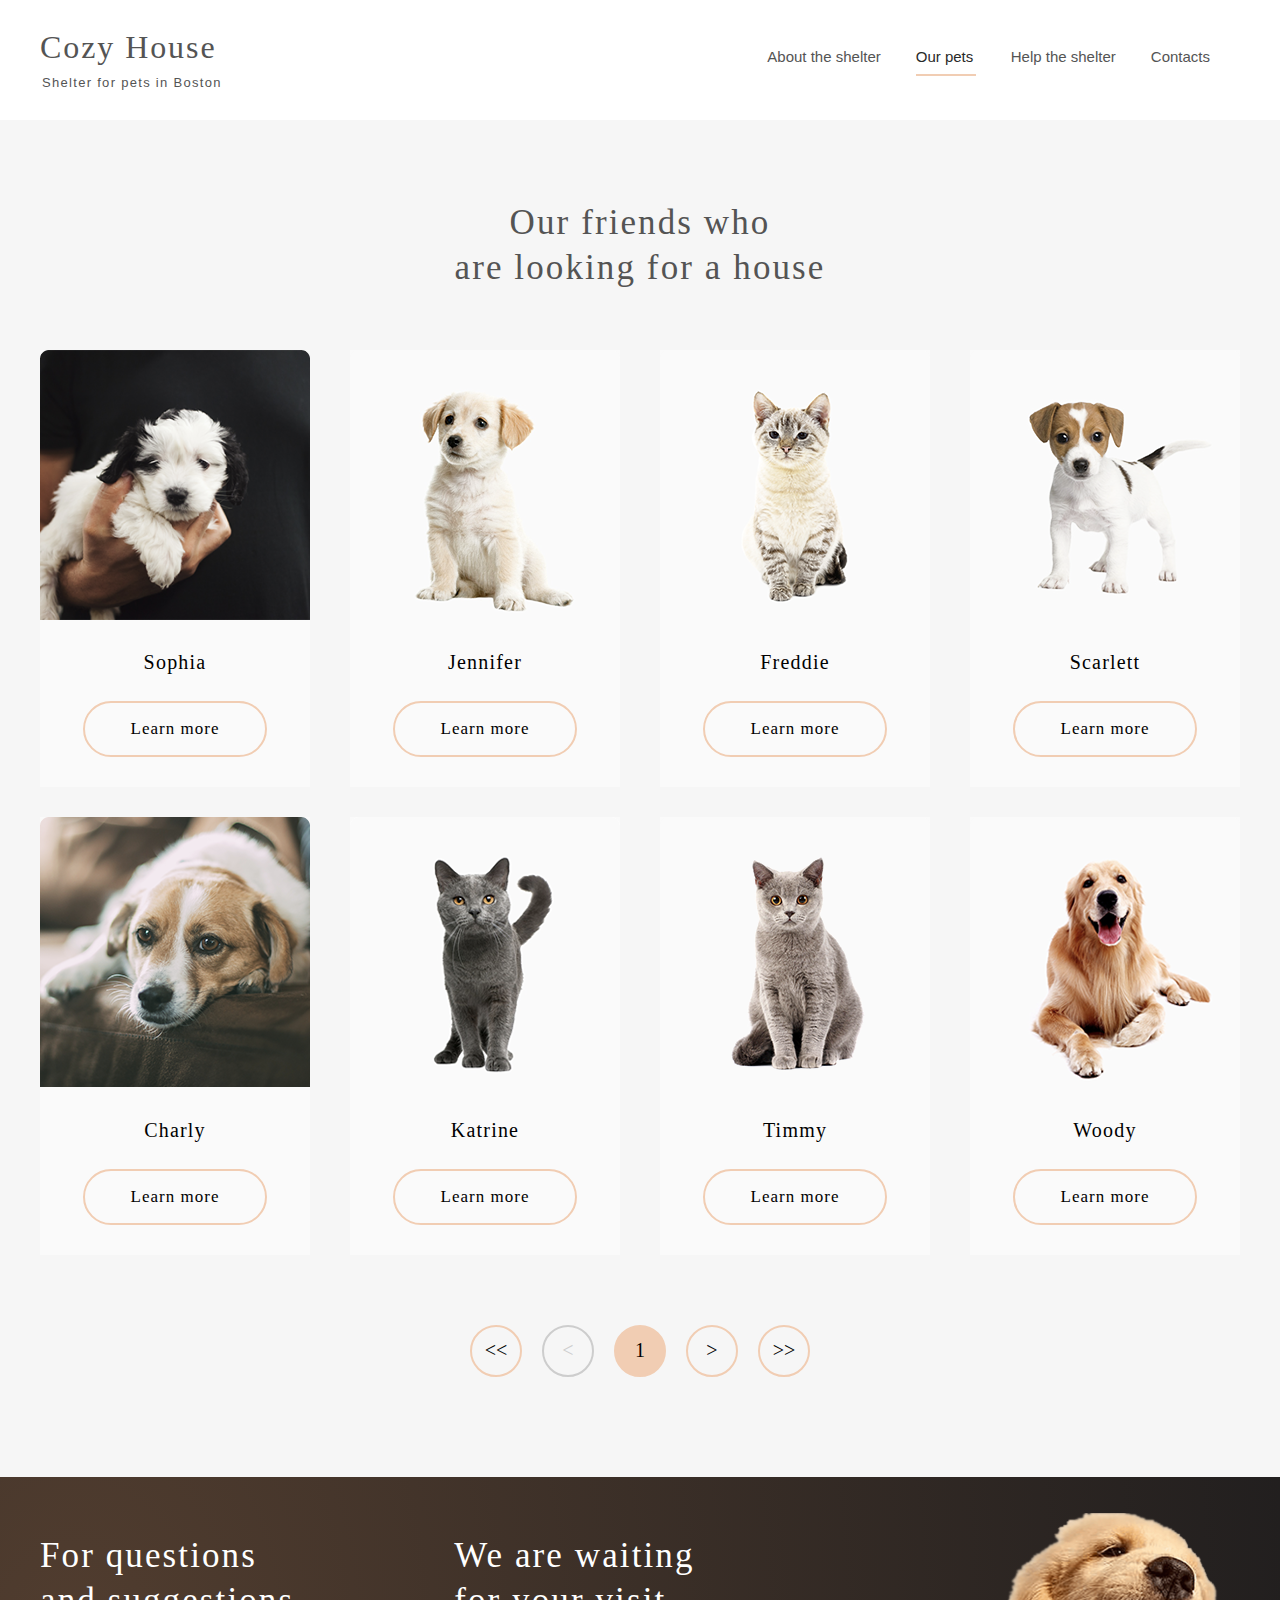
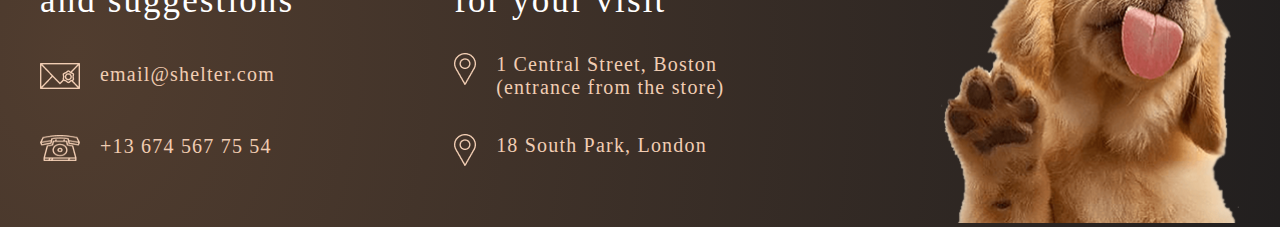
==== commit cd74aacc: "Add files via upload" ====
--- a/shelter/pages/pets/pets.html
+++ b/shelter/pages/pets/pets.html
@@ -1,187 +1,187 @@
-<!DOCTYPE html>
-<html lang="en">
-<head>
-    <meta charset="UTF-8">
-    <meta http-equiv="X-UA-Compatible" content="IE=edge">
-    <meta name="viewport" content="width=device-width initial-scale=1.0">
-    <title>Document</title>
-    <link rel="stylesheet" href="./pets.css">
-    <link rel="stylesheet" href="../main/style.css">
-</head>
-<body>
-    <div class="wrapper">
-        <header class = 'header pets-header'>
-        <div class="container pets">
-            <div class="header-flex pets-flex">
-
-                
-                <div class="header-left">
-                    <a href="../main/index.html"> <h1 class="header-title pets-title">Cozy House</h1>
-                    <p class="header-text pets-text">Shelter for pets in Boston</p></a>
-                </div>
-              
-                    <div class="burger-menu pets">
-                    
-                        <a href="" class="burger-menu_button">
-                            <span class="burger-menu_lines pets-burger"></span>
-                        </a>
-                        <nav class="burger-menu_nav">
-                            <div class="burger-logo">
-                                <a href="../main/index.html"><h1 class="header-title">Cozy House</h1>
-                                <p class="header-text">Shelter for pets in Boston</p></a>
-                            </div>  
-                            <div class="burger-menu_link"><a href="../main/index.html"><p class = 'nav-text '>About the shelter</p></a>
-                               
-                            </div>
-                            <div class="burger-menu_link"> <a href="../pets/pets.html"><p class = 'nav-text burger-active'>Our pets</p></a>
-                                <div class="burger-line">
-                                </div>
-                            </div>
-                            
-                            <div class="burger-menu_link"><a href="../main/index.html#help"><p class = 'nav-text'>Help the shelter</p></a></div>
-                            <div class="burger-menu_link"><a href="../main/index.html#contacts"><p class = 'nav-text'>Contacts</p></a></div>
-                        </nav>
-                        <div class="burger-menu_overlay"></div>
-                        </div>
-                    
-                <nav class="header-nav pets-nav">
-                    <div class="nav-item pet-item"><a href="../main/index.html"><p >About the shelter</p></a></div>
-                    <div class="nav-item pet-item "><a  href="../pets/pets.html"><p class="active" >Our pets</p></a>
-                    <div class="pets-line">
-                        
-                    </div>
-                    </div>
-                    <div class="nav-item pet-item"><a href="../main/index.html#help"><p>Help the shelter</p></a></div>
-                    <div class="nav-item pet-item"><a href="#contacts-pets"><p>Contacts</p></a></div>
-                </nav>
-               
-            </div>
-        </div>
-        </header>
-        <main>
-           
-         
-          
-                <section class="pets-menu">
-                <div class="container pets">
-                    <h2 class="main-title title">Our friends who <br> are looking for a house</h2>
-                    <div class="pets-list">
-                        <div class="friends-card  card-1" id="item-1" data = "4">
-                        <div class="card-img" >
-                            <img class ="image" src = '../../assets/images/katrine.png'  data = "4" alt="cat">
-                        </div>
-                        <div class="card-name"><p  data = "4">Katrine</p></div>
-                        <button class="card-btn"  data = "4">Learn more</button>
-                    </div>
-                    <div class="friends-card card-2" id="item-2" data = "0">
-                        <div class="card-img">
-                        <img class ="image" src = '../../assets/images/jennifer.png'  data = "0" alt="cat">
-                    </div>
-                    <div class="card-name"><p  data = "0">Jennifer</p></div>
-                    <button class="card-btn"  data = "0">Learn more</button>
-                </div>
-                    <div class="friends-card card-3" id="item-3" data = "2">
-                        <div class="card-img">
-                        <img class ="image" src = '../../assets/images/woody.png'  data = "2" alt="cat">
-                    </div>
-                    <div class="card-name"><p  data = "2">Woody</p></div>
-                    <button class="card-btn"  data = "2">Learn more</button>
-                </div>
-                    <div class="friends-card card-4" id="item-4" data = "1">
-                        <div class="card-img">
-                    
-                        <img class ="image" src = '../../assets/images/sophia.png'  data = "1" alt="cat">
-                    </div>
-                    <div class="card-name"><p data = "1" > Sophia</p></div>
-                    <button class="card-btn" data = "1" >Learn more</button></div>
-                    <div class="friends-card card-5 " id="item-5" data = "5">
-                        <div class="card-img">
-                        <img class ="image" src = '../../assets/images/timmy.png' data = "5" alt="cat">
-                    </div>
-                    <div class="card-name"><p data = "5">Timmy</p></div>
-                    <button class="card-btn" data = "5" >Learn more</button></div>
-                    <div class="friends-card card-6" id="item-6" data = "7"><div class="card-img">
-                        <img class ="image" src = '../../assets/images/charly.png' data = "7" alt="cat">
-                    </div>
-                    <div class="card-name"><p data = "7" >Charly</p></div>
-                    <button class="card-btn" data = "7">Learn more</button></div>
-                    <div class="friends-card  card-7" id="item-7" data = "3"><div class="card-img">
-                        <img class ="image" src = '../../assets/images/scarlett.png' data = "3" alt="cat">
-                    </div>
-                    <div class="card-name"><p data = "3">Scarlett</p></div>
-                    <button class="card-btn" data = "3">Learn more</button></div>
-                    <div class="friends-card  card-8" id="item-8" data = "6"><div class="card-img">
-                        <img class ="image" src = '../../assets/images/freddie.png' data = "6" alt="cat">
-                    </div>
-                    <div class="card-name"><p data = "6">Freddie</p></div>
-                    <button class="card-btn" data = "6">Learn more</button></div>
-                </div>
-                    </div>
-                    <div class="modal">
-                        <div class="modal-window">
-            
-                            
-            
-                              
-                        </div>
-                        <button class="close-btn"></button>
-                    </div>
-               
-                </section>
-                <section class="button-list">
-                    <div class="container pets">
-                        <div class="buttons">
-                            <button class="pets__stick stick-double-left">&lt;&lt;</button>
-                            <button class="pets__stick stick-one-left stick-off">&lt;</button>
-                            <button class="pets__stick stick-current">1</button>
-                            <button class="pets__stick stick-one-right stick-on">&gt;</button>
-                            <button class="pets__stick stick-double-right stick-on">&gt;&gt;</button>
-                        </div>
-                    </div>
-                </section>
-                
-                
-            
-        </main>
-        <footer class="footer" id="contacts-pets">
-            <div class="container">
-                <div class="footer-flex">
-
-                
-                <div class="footer-content">
-                    <div class="footer-left">
-                        <div class="left-title"><p>For questions <br> and suggestions</p></div>
-                        <div class="left-email">
-                            <a href ="https://mail.ru/" target="blanc"> <img class="icon" src="../../assets/icons/mail.png" alt="mail"></a>
-                                <a href ="https://mail.ru/"  target="blanc"><p class="email">email@shelter.com</p></a>
-                        </div>
-                        <div class="left-phone">
-                            
-                            <a href ="tel:+999999999" target="blanc">   <img class="icon" src="../../assets/icons/phone.png" alt="phone"></a>
-                            <a href ="tel:+999999999"  target="blanc"> <p class="phone">+13 674 567 75 54</p>
-                            </a>
-                        </div>
-                    </div>
-                    <div class="footer-center">
-                        <div class="center-title"><p>We are waiting <br> for your visit</p></div>
-                        <div class="adress first">
-                           <a target="blanc" href ="https://www.google.com/maps/place/1+Centre+St+Terrace,+Boston,+MA+02119,+%D0%A1%D0%A8%D0%90/data=!4m2!3m1!1s0x89e37a29f109ad67:0x3c3f6a5c559c7586?sa=X&ved=2ahUKEwjXuvPp8on3AhWiQuUKHdjVC1oQ8gF6BAgaEAE"><img class="icon pin" src="../../assets/icons/pin.png" alt="pin"></a>
-                           <a target="blanc" href ="https://www.google.com/maps/place/1+Centre+St+Terrace,+Boston,+MA+02119,+%D0%A1%D0%A8%D0%90/data=!4m2!3m1!1s0x89e37a29f109ad67:0x3c3f6a5c559c7586?sa=X&ved=2ahUKEwjXuvPp8on3AhWiQuUKHdjVC1oQ8gF6BAgaEAE">  <p class="location">1 Central Street, Boston <br>(entrance from the store)</p></a>
-                        </div>
-                        <div class="adress second">
-                            <a href ="https://www.google.com/maps/place/South+Park+Court,+18+S+Park+Rd,+London+SW19+8TD,+%D0%92%D0%B5%D0%BB%D0%B8%D0%BA%D0%BE%D0%B1%D1%80%D0%B8%D1%82%D0%B0%D0%BD%D0%B8%D1%8F/@51.4202685,-0.2023686,17z/data=!3m1!4b1!4m5!3m4!1s0x487608baa7401b31:0x18e66d9fcd2f7d77!8m2!3d51.4202685!4d-0.2001799"   target ="blanc"><img class="icon pin" src="../../assets/icons/pin.png" alt="pin"></a>
-                            <a href ="https://www.google.com/maps/place/South+Park+Court,+18+S+Park+Rd,+London+SW19+8TD,+%D0%92%D0%B5%D0%BB%D0%B8%D0%BA%D0%BE%D0%B1%D1%80%D0%B8%D1%82%D0%B0%D0%BD%D0%B8%D1%8F/@51.4202685,-0.2023686,17z/data=!3m1!4b1!4m5!3m4!1s0x487608baa7401b31:0x18e66d9fcd2f7d77!8m2!3d51.4202685!4d-0.2001799"   target ="blanc"> <p class="location">18 South Park, London</p></a>
-                        </div>
-                    </div>
-                </div>
-                    <div class="footer-right">
-                        <img src="../../assets/images/footer-puppy.png" alt="dog">
-                    </div>
-                
-            </div>
-        </div></footer>
-    </div>
-  
-    <script src="./pets.js"></script>
-</body>
-</html>
+<!DOCTYPE html>
+<html lang="en">
+<head>
+    <meta charset="UTF-8">
+    <meta http-equiv="X-UA-Compatible" content="IE=edge">
+    <meta name="viewport" content="width=device-width initial-scale=1.0">
+    <title>Document</title>
+    <link rel="stylesheet" href="./pets.css">
+    <link rel="stylesheet" href="../main/style.css">
+</head>
+<body>
+    <div class="wrapper">
+        <header class = 'header pets-header'>
+        <div class="container pets">
+            <div class="header-flex pets-flex">
+
+                
+                <div class="header-left">
+                    <a href="../main/index.html"> <h1 class="header-title pets-title">Cozy House</h1>
+                    <p class="header-text pets-text">Shelter for pets in Boston</p></a>
+                </div>
+              
+                    <div class="burger-menu pets">
+                    
+                        <a href="" class="burger-menu_button">
+                            <span class="burger-menu_lines pets-burger"></span>
+                        </a>
+                        <nav class="burger-menu_nav">
+                            <div class="burger-logo">
+                                <a href="../main/index.html"><h1 class="header-title">Cozy House</h1>
+                                <p class="header-text">Shelter for pets in Boston</p></a>
+                            </div>  
+                            <div class="burger-menu_link"><a href="../main/index.html"><p class = 'nav-text '>About the shelter</p></a>
+                               
+                            </div>
+                            <div class="burger-menu_link"> <a href="../pets/pets.html"><p class = 'nav-text burger-active'>Our pets</p></a>
+                                <div class="burger-line">
+                                </div>
+                            </div>
+                            
+                            <div class="burger-menu_link"><a href="../main/index.html#help"><p class = 'nav-text'>Help the shelter</p></a></div>
+                            <div class="burger-menu_link"><a href="#contacts-pets"><p class = 'nav-text'>Contacts</p></a></div>
+                        </nav>
+                        <div class="burger-menu_overlay"></div>
+                        </div>
+                    
+                <nav class="header-nav pets-nav">
+                    <div class="nav-item pet-item"><a href="../main/index.html"><p >About the shelter</p></a></div>
+                    <div class="nav-item pet-item "><a  href="../pets/pets.html"><p class="active" >Our pets</p></a>
+                    <div class="pets-line">
+                        
+                    </div>
+                    </div>
+                    <div class="nav-item pet-item"><a href="../main/index.html#help"><p>Help the shelter</p></a></div>
+                    <div class="nav-item pet-item"><a href="#contacts-pets"><p>Contacts</p></a></div>
+                </nav>
+               
+            </div>
+        </div>
+        </header>
+        <main>
+           
+         
+          
+                <section class="pets-menu">
+                <div class="container pets">
+                    <h2 class="main-title title">Our friends who <br> are looking for a house</h2>
+                    <div class="pets-list">
+                        <div class="friends-card  card-1" id="item-1" data = "4">
+                        <div class="card-img" >
+                            <img class ="image" src = '../../assets/images/katrine.png'  data = "4" alt="cat">
+                        </div>
+                        <div class="card-name"><p  data = "4">Katrine</p></div>
+                        <button class="card-btn"  data = "4">Learn more</button>
+                    </div>
+                    <div class="friends-card card-2" id="item-2" data = "0">
+                        <div class="card-img">
+                        <img class ="image" src = '../../assets/images/jennifer.png'  data = "0" alt="cat">
+                    </div>
+                    <div class="card-name"><p  data = "0">Jennifer</p></div>
+                    <button class="card-btn"  data = "0">Learn more</button>
+                </div>
+                    <div class="friends-card card-3" id="item-3" data = "2">
+                        <div class="card-img">
+                        <img class ="image" src = '../../assets/images/woody.png'  data = "2" alt="cat">
+                    </div>
+                    <div class="card-name"><p  data = "2">Woody</p></div>
+                    <button class="card-btn"  data = "2">Learn more</button>
+                </div>
+                    <div class="friends-card card-4" id="item-4" data = "1">
+                        <div class="card-img">
+                    
+                        <img class ="image" src = '../../assets/images/sophia.png'  data = "1" alt="cat">
+                    </div>
+                    <div class="card-name"><p data = "1" > Sophia</p></div>
+                    <button class="card-btn" data = "1" >Learn more</button></div>
+                    <div class="friends-card card-5 " id="item-5" data = "5">
+                        <div class="card-img">
+                        <img class ="image" src = '../../assets/images/timmy.png' data = "5" alt="cat">
+                    </div>
+                    <div class="card-name"><p data = "5">Timmy</p></div>
+                    <button class="card-btn" data = "5" >Learn more</button></div>
+                    <div class="friends-card card-6" id="item-6" data = "7"><div class="card-img">
+                        <img class ="image" src = '../../assets/images/charly.png' data = "7" alt="cat">
+                    </div>
+                    <div class="card-name"><p data = "7" >Charly</p></div>
+                    <button class="card-btn" data = "7">Learn more</button></div>
+                    <div class="friends-card  card-7" id="item-7" data = "3"><div class="card-img">
+                        <img class ="image" src = '../../assets/images/scarlett.png' data = "3" alt="cat">
+                    </div>
+                    <div class="card-name"><p data = "3">Scarlett</p></div>
+                    <button class="card-btn" data = "3">Learn more</button></div>
+                    <div class="friends-card  card-8" id="item-8" data = "6"><div class="card-img">
+                        <img class ="image" src = '../../assets/images/freddie.png' data = "6" alt="cat">
+                    </div>
+                    <div class="card-name"><p data = "6">Freddie</p></div>
+                    <button class="card-btn" data = "6">Learn more</button></div>
+                </div>
+                    </div>
+                    <div class="modal">
+                        <div class="modal-window">
+            
+                            
+            
+                              
+                        </div>
+                        <button class="close-btn"></button>
+                    </div>
+               
+                </section>
+                <section class="button-list">
+                    <div class="container pets">
+                        <div class="buttons">
+                            <button class="pets__stick stick-double-left">&lt;&lt;</button>
+                            <button class="pets__stick stick-one-left stick-off">&lt;</button>
+                            <button class="pets__stick stick-current">1</button>
+                            <button class="pets__stick stick-one-right stick-on">&gt;</button>
+                            <button class="pets__stick stick-double-right stick-on">&gt;&gt;</button>
+                        </div>
+                    </div>
+                </section>
+                
+                
+            
+        </main>
+        <footer class="footer" id="contacts-pets">
+            <div class="container">
+                <div class="footer-flex">
+
+                
+                <div class="footer-content">
+                    <div class="footer-left">
+                        <div class="left-title"><p>For questions <br> and suggestions</p></div>
+                        <div class="left-email">
+                            <a href ="https://mail.ru/" target="blanc"> <img class="icon" src="../../assets/icons/mail.png" alt="mail"></a>
+                                <a href ="https://mail.ru/"  target="blanc"><p class="email">email@shelter.com</p></a>
+                        </div>
+                        <div class="left-phone">
+                            
+                            <a href ="tel:+999999999" target="blanc">   <img class="icon" src="../../assets/icons/phone.png" alt="phone"></a>
+                            <a href ="tel:+999999999"  target="blanc"> <p class="phone">+13 674 567 75 54</p>
+                            </a>
+                        </div>
+                    </div>
+                    <div class="footer-center">
+                        <div class="center-title"><p>We are waiting <br> for your visit</p></div>
+                        <div class="adress first">
+                           <a target="blanc" href ="https://www.google.com/maps/place/1+Centre+St+Terrace,+Boston,+MA+02119,+%D0%A1%D0%A8%D0%90/data=!4m2!3m1!1s0x89e37a29f109ad67:0x3c3f6a5c559c7586?sa=X&ved=2ahUKEwjXuvPp8on3AhWiQuUKHdjVC1oQ8gF6BAgaEAE"><img class="icon pin" src="../../assets/icons/pin.png" alt="pin"></a>
+                           <a target="blanc" href ="https://www.google.com/maps/place/1+Centre+St+Terrace,+Boston,+MA+02119,+%D0%A1%D0%A8%D0%90/data=!4m2!3m1!1s0x89e37a29f109ad67:0x3c3f6a5c559c7586?sa=X&ved=2ahUKEwjXuvPp8on3AhWiQuUKHdjVC1oQ8gF6BAgaEAE">  <p class="location">1 Central Street, Boston <br>(entrance from the store)</p></a>
+                        </div>
+                        <div class="adress second">
+                            <a href ="https://www.google.com/maps/place/South+Park+Court,+18+S+Park+Rd,+London+SW19+8TD,+%D0%92%D0%B5%D0%BB%D0%B8%D0%BA%D0%BE%D0%B1%D1%80%D0%B8%D1%82%D0%B0%D0%BD%D0%B8%D1%8F/@51.4202685,-0.2023686,17z/data=!3m1!4b1!4m5!3m4!1s0x487608baa7401b31:0x18e66d9fcd2f7d77!8m2!3d51.4202685!4d-0.2001799"   target ="blanc"><img class="icon pin" src="../../assets/icons/pin.png" alt="pin"></a>
+                            <a href ="https://www.google.com/maps/place/South+Park+Court,+18+S+Park+Rd,+London+SW19+8TD,+%D0%92%D0%B5%D0%BB%D0%B8%D0%BA%D0%BE%D0%B1%D1%80%D0%B8%D1%82%D0%B0%D0%BD%D0%B8%D1%8F/@51.4202685,-0.2023686,17z/data=!3m1!4b1!4m5!3m4!1s0x487608baa7401b31:0x18e66d9fcd2f7d77!8m2!3d51.4202685!4d-0.2001799"   target ="blanc"> <p class="location">18 South Park, London</p></a>
+                        </div>
+                    </div>
+                </div>
+                    <div class="footer-right">
+                        <img src="../../assets/images/footer-puppy.png" alt="dog">
+                    </div>
+                
+            </div>
+        </div></footer>
+    </div>
+  
+    <script src="./pets.js"></script>
+</body>
+</html>
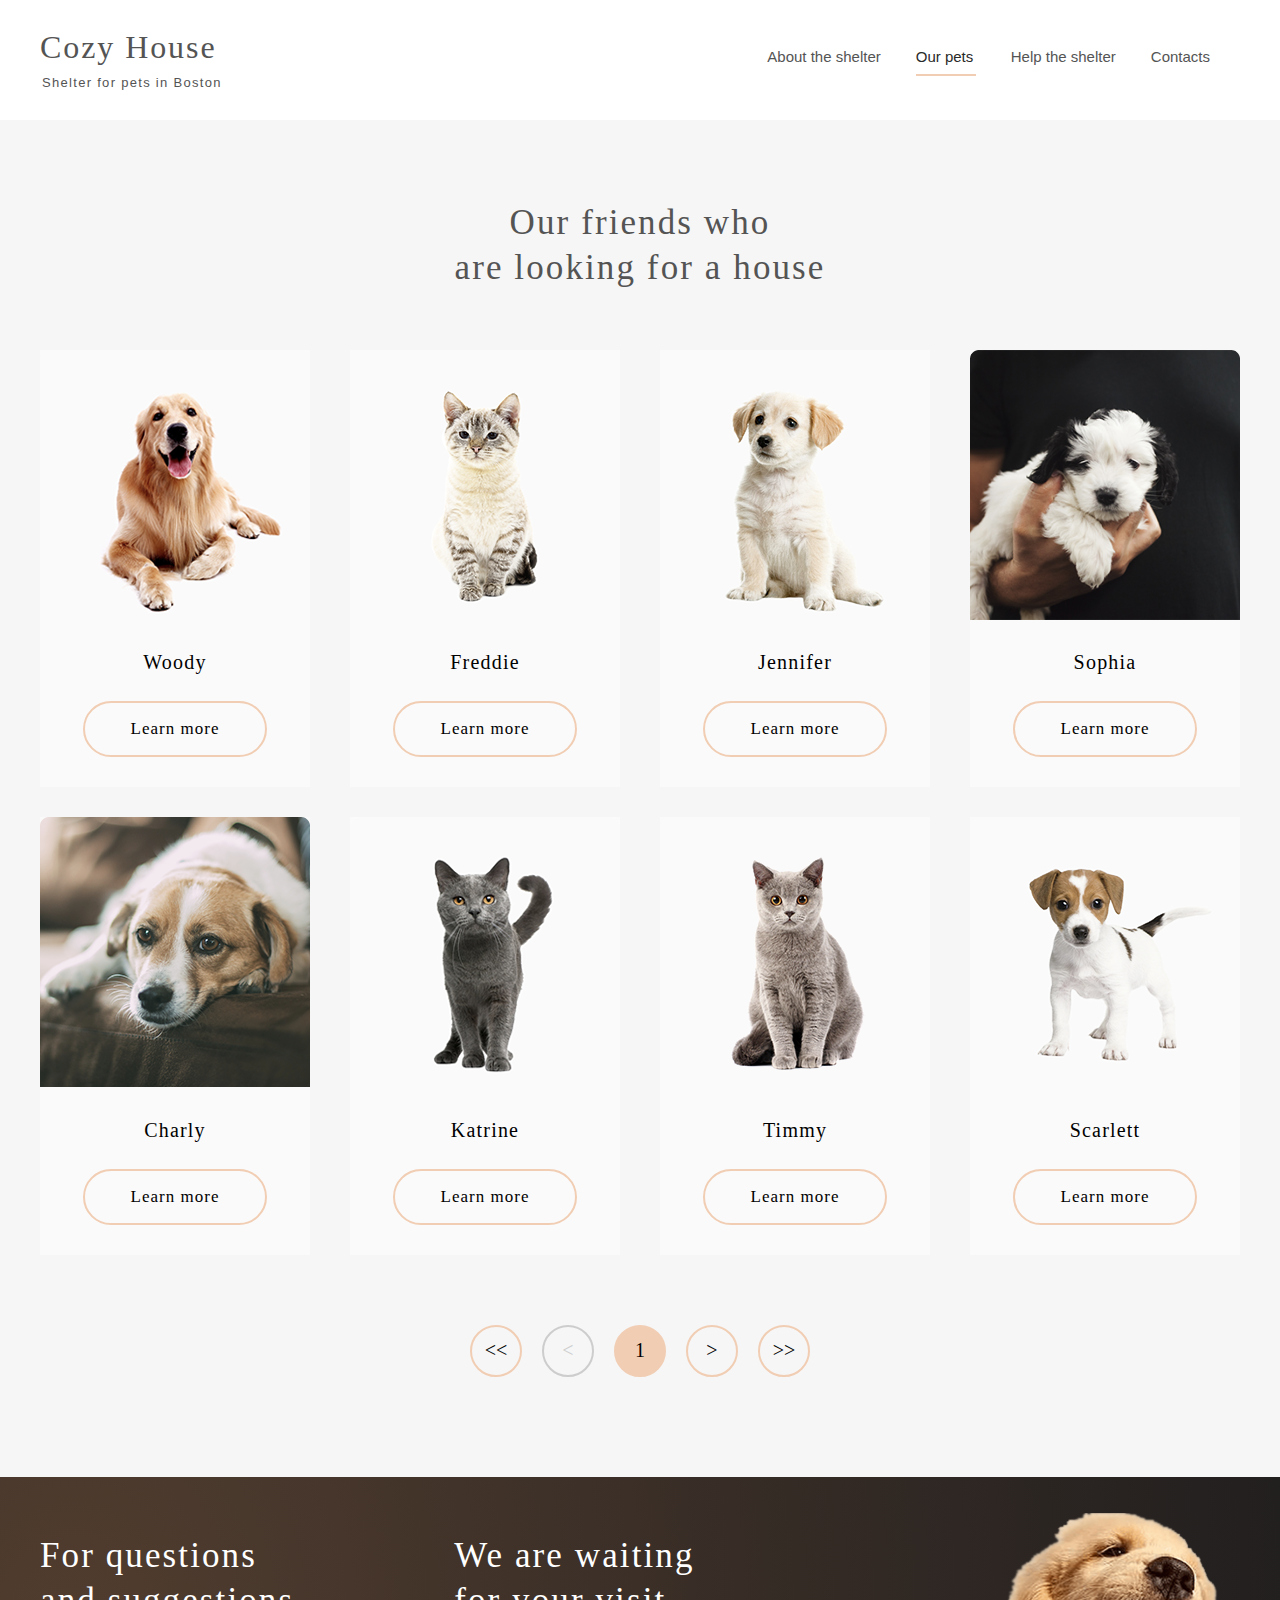
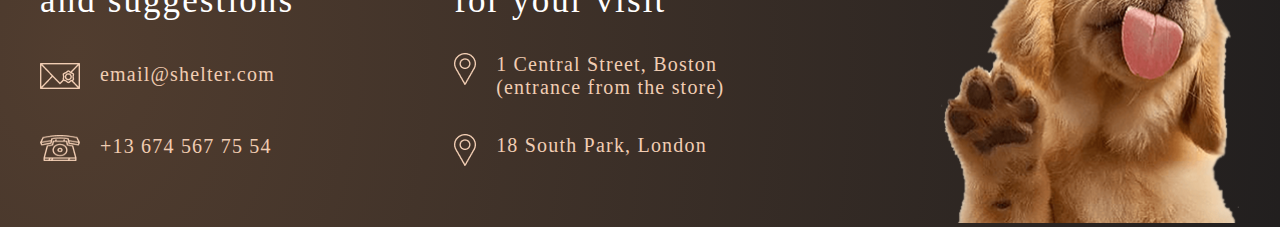
==== commit a36ef3d0: "Update pets.html" ====
--- a/shelter/pages/pets/pets.html
+++ b/shelter/pages/pets/pets.html
@@ -4,7 +4,8 @@
     <meta charset="UTF-8">
     <meta http-equiv="X-UA-Compatible" content="IE=edge">
     <meta name="viewport" content="width=device-width initial-scale=1.0">
-    <title>Document</title>
+    <title>Pets</title>
+     <link rel="shortcut icon" href="../../assets/icons/sleeping-area.png" type="image/x-icon">
     <link rel="stylesheet" href="./pets.css">
     <link rel="stylesheet" href="../main/style.css">
 </head>
